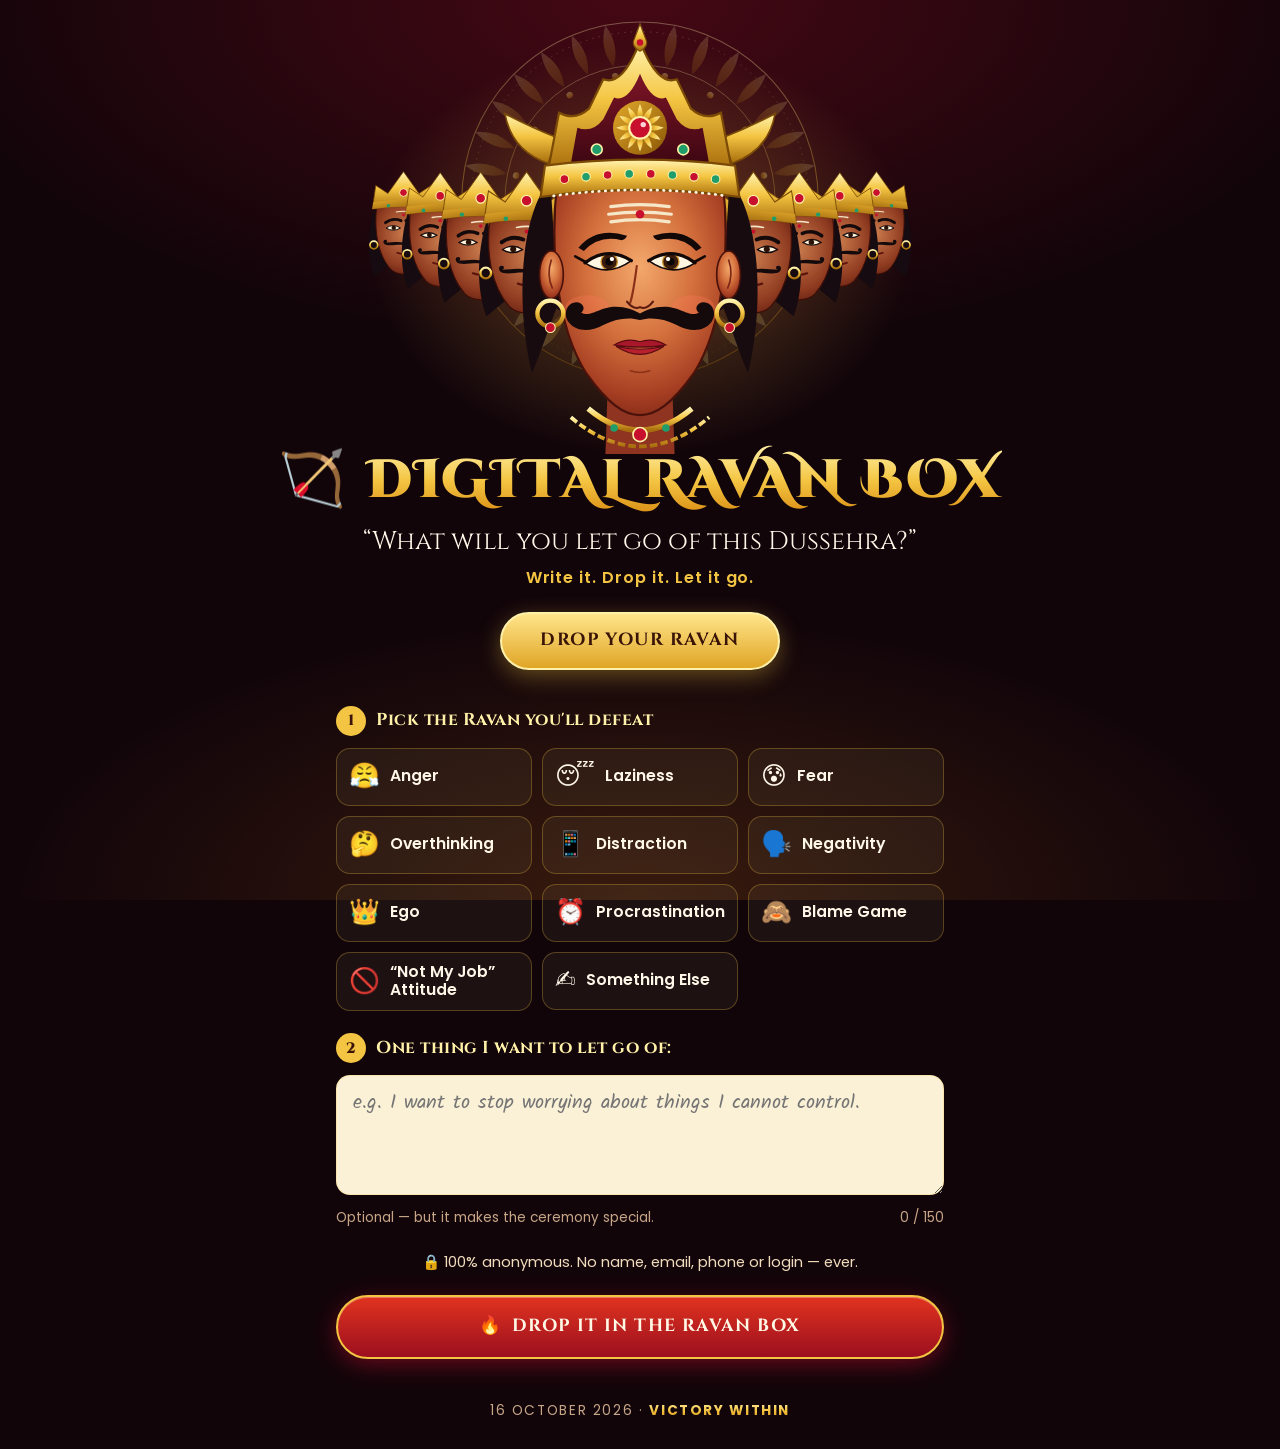
==== index.html @ fff0ef56 "inint" ====
<!doctype html>
<html lang="en">
<head>
  <meta charset="utf-8">
  <meta name="viewport" content="width=device-width, initial-scale=1, viewport-fit=cover">
  <meta name="theme-color" content="#12050a">
  <meta name="description" content="Write it. Drop it. Let it go. An anonymous digital Dussehra ritual.">
  <title>Digital Ravan Box</title>
  <link rel="icon" href="assets/favicon.svg" type="image/svg+xml">
  <link rel="preconnect" href="https://fonts.googleapis.com">
  <link rel="preconnect" href="https://fonts.gstatic.com" crossorigin>
  <link href="https://fonts.googleapis.com/css2?family=Cinzel+Decorative:wght@700;900&family=Cinzel:wght@600;700;800&family=Kalam:wght@400;700&family=Poppins:wght@400;500;600&display=swap" rel="stylesheet">
  <link rel="stylesheet" href="css/base.css">
  <link rel="stylesheet" href="css/employee.css">
</head>
<body class="employee">
  <canvas class="fire-canvas" id="fireCanvas" aria-hidden="true"></canvas>

  <header class="hero">
    <div class="hero-ravan ravan idle" id="heroRavan"></div>
    <h1 class="hero-title display"><span aria-hidden="true">🏹</span> <span class="gold-text">DIGITAL RAVAN BOX</span></h1>
    <p class="hero-sub">“What will you let go of this Dussehra?”</p>
    <p class="hero-tag">Write it. Drop it. Let it go.</p>
    <a class="btn btn-gold hero-cta" href="#drop" id="ctaBtn">Drop your Ravan</a>
  </header>

  <main id="drop" class="drop-section" tabindex="-1">
    <div class="sealed" id="sealedNotice" hidden>
      <p class="sealed-icon" aria-hidden="true">🔒</p>
      <h2>The Ravan Box is sealed</h2>
      <p>Submissions are closed. See you at the ceremony — let it all go on Dussehra.</p>
    </div>

    <form id="dropForm" class="drop-form" novalidate autocomplete="off">
      <fieldset class="cats">
        <legend><span class="step">1</span> Pick the Ravan you'll defeat</legend>
        <div class="cat-grid" id="catGrid"></div>
      </fieldset>

      <div class="msg-block">
        <label for="msg"><span class="step">2</span> One thing I want to let go of:</label>
        <textarea id="msg" name="message" rows="3" maxlength="150" placeholder="e.g. I want to stop worrying about things I cannot control."></textarea>
        <div class="msg-meta">
          <span id="msgHint">Optional — but it makes the ceremony special.</span>
          <span id="msgCount" aria-live="polite">0 / 150</span>
        </div>
      </div>

      <p class="anon-note"><span aria-hidden="true">🔒</span> 100% anonymous. No name, email, phone or login — ever.</p>

      <p class="form-error" id="formError" role="alert" hidden></p>
      <button type="submit" class="btn drop-btn" id="dropBtn"><span aria-hidden="true">🔥</span> Drop it in the Ravan Box</button>
    </form>
  </main>

  <footer class="site-foot">
    <p><span id="eventDate">16 OCTOBER 2026</span> · <strong class="gold-text">VICTORY WITHIN</strong></p>
  </footer>

  <!-- the drop moment: paper chit flies into Ravan's mouth -->
  <div class="drop-stage" id="dropStage" hidden>
    <div class="stage-ravan ravan" id="stageRavan"></div>
    <div class="stage-status" id="stageStatus" aria-live="polite">Folding your chit…</div>
    <div class="stage-done" id="stageDone" hidden>
      <h2 class="display"><span aria-hidden="true">🔥</span> <span class="gold-text">YOUR RAVAN IS IN THE BOX</span></h2>
      <p>“Let it go on Dussehra.”</p>
      <div class="stage-actions">
        <button type="button" class="btn btn-gold" id="doneBtn">Done</button>
        <button type="button" class="btn btn-ghost btn-sm" id="againBtn">Drop another</button>
      </div>
    </div>
  </div>

  <script src="js/config.js"></script>
  <script src="js/categories.js"></script>
  <script src="js/local-backend.js"></script>
  <script src="js/api.js"></script>
  <script src="js/ravan.js"></script>
  <script src="js/chit.js"></script>
  <script src="js/fire.js"></script>
  <script src="js/employee.js"></script>
</body>
</html>
---- css/base.css ----
/* ============================================================
   DIGITAL RAVAN BOX — shared tokens, typography, Ravan + chits
   ============================================================ */
:root {
  --bg: #12050a;
  --bg-2: #22070f;
  --bg-3: #3a0b17;
  --maroon: #6d0f22;
  --red: #c8102e;
  --saffron: #ff8a1f;
  --gold: #f4c542;
  --gold-light: #fff1a8;
  --gold-deep: #b07a12;
  --ink: #fff7e8;
  --ink-2: #f1dcbc;
  --muted: #c7a687;
  --paper-ink: #3b2414;
  --paper-accent: #8a1426;
  --line: rgba(244, 197, 66, 0.28);
  --card: rgba(255, 241, 168, 0.05);
  --danger: #ff6b5a;
  --ok: #7ad69a;
  --radius: 16px;
  --font-display: 'Cinzel Decorative', 'Cinzel', Georgia, serif;
  --font-head: 'Cinzel', Georgia, serif;
  --font-body: 'Poppins', system-ui, -apple-system, 'Segoe UI', Roboto, sans-serif;
  --font-hand: 'Kalam', 'Segoe Print', 'Bradley Hand', cursive;
  color-scheme: dark;
}

*, *::before, *::after { box-sizing: border-box; }
html { -webkit-text-size-adjust: 100%; }
body {
  margin: 0;
  min-height: 100vh;
  background: var(--bg);
  background-image:
    radial-gradient(ellipse 80% 55% at 50% 0%, rgba(200, 16, 46, 0.28), transparent 70%),
    radial-gradient(ellipse 70% 45% at 50% 100%, rgba(255, 138, 31, 0.16), transparent 70%);
  background-attachment: fixed;
  color: var(--ink);
  font-family: var(--font-body);
  line-height: 1.5;
  overflow-x: hidden;
}

h1, h2, h3 { font-family: var(--font-head); letter-spacing: 0.04em; line-height: 1.15; margin: 0; }
.display { font-family: var(--font-display); font-weight: 900; }
.gold-text {
  background: linear-gradient(180deg, var(--gold-light) 0%, var(--gold) 50%, #d98b12 100%);
  -webkit-background-clip: text; background-clip: text;
  color: transparent;
}
[hidden] { display: none !important; }
.sr-only { position: absolute; width: 1px; height: 1px; padding: 0; margin: -1px; overflow: hidden; clip: rect(0, 0, 0, 0); border: 0; }

:focus-visible { outline: 3px solid var(--gold-light); outline-offset: 3px; }

/* ---------- buttons ---------- */
.btn {
  -webkit-appearance: none; appearance: none;
  display: inline-flex; align-items: center; justify-content: center; gap: 0.5em;
  min-height: 52px; padding: 0.8em 1.6em;
  border: 2px solid var(--gold); border-radius: 999px;
  background: linear-gradient(180deg, #e0331f, #9c0f1f);
  color: #fff8e6; font: 700 1rem/1.1 var(--font-head); letter-spacing: 0.08em;
  text-transform: uppercase; text-decoration: none; cursor: pointer;
  box-shadow: 0 6px 22px rgba(200, 16, 46, 0.45), inset 0 1px 0 rgba(255, 255, 255, 0.3);
  transition: transform 0.15s ease, box-shadow 0.2s ease, filter 0.2s ease;
  touch-action: manipulation;
}
.btn:hover { transform: translateY(-2px); box-shadow: 0 10px 30px rgba(255, 138, 31, 0.5), inset 0 1px 0 rgba(255, 255, 255, 0.3); }
.btn:active { transform: translateY(1px); }
.btn:disabled { opacity: 0.55; cursor: not-allowed; transform: none; }
.btn-gold { background: linear-gradient(180deg, #ffe58a, #e0a526); color: #3a1406; border-color: #fff1a8; box-shadow: 0 6px 22px rgba(244, 197, 66, 0.35); }
.btn-ghost { background: transparent; color: var(--gold-light); border-color: var(--line); box-shadow: none; }
.btn-ghost:hover { border-color: var(--gold); box-shadow: none; background: rgba(244, 197, 66, 0.08); }
.btn-sm { min-height: 40px; padding: 0.5em 1.1em; font-size: 0.8rem; }
.btn-danger { background: transparent; border-color: rgba(255, 107, 90, 0.6); color: #ffb3a8; box-shadow: none; }
.btn-danger:hover { background: rgba(255, 107, 90, 0.12); box-shadow: none; }

/* ---------- Ravan ---------- */
.ravan { position: relative; }
.ravan-svg { display: block; width: 100%; height: 100%; overflow: visible; }
.ravan-svg .rv-mandala { transform-box: view-box; transform-origin: 500px 330px; animation: rv-spin 140s linear infinite; }
.ravan-svg .rv-crown { transform-box: view-box; transform-origin: 500px 320px; }
.ravan-svg .rv-brow { transition: transform 0.4s ease; }
.ravan-svg .rv-eyeglow { transition: opacity 0.5s ease; }
.ravan-svg .rv-sideheads { transform-box: view-box; transform-origin: 500px 460px; }
.ravan.idle .ravan-svg { animation: rv-breathe 5s ease-in-out infinite; transform-origin: 50% 70%; }
.ravan.idle .rv-sideheads { animation: rv-heads 7s ease-in-out infinite; }

.ravan.react { animation: rv-shake 0.7s cubic-bezier(.36,.07,.19,.97) 2; }
.ravan.react .rv-crown { animation: rv-crown 0.7s ease-in-out 2; }
.ravan.react .rv-brow, .ravan.glow .rv-brow { transform: translateY(-9px); }
.ravan.glow .rv-eyeglow { opacity: 0.85; }
.ravan.flash .rv-eyeglow { opacity: 1; }

@keyframes rv-spin { to { transform: rotate(360deg); } }
@keyframes rv-breathe { 0%, 100% { transform: scale(1); } 50% { transform: scale(1.012); } }
@keyframes rv-heads { 0%, 100% { transform: scaleX(1); } 50% { transform: scaleX(1.015); } }
@keyframes rv-shake {
  10%, 90% { transform: translate3d(-2px, 0, 0) rotate(-0.4deg); }
  20%, 80% { transform: translate3d(4px, 0, 0) rotate(0.5deg); }
  30%, 50%, 70% { transform: translate3d(-6px, 1px, 0) rotate(-0.8deg); }
  40%, 60% { transform: translate3d(6px, -1px, 0) rotate(0.8deg); }
}
@keyframes rv-crown { 0%, 100% { transform: rotate(0); } 30% { transform: rotate(-2.5deg) translateY(-6px); } 65% { transform: rotate(2deg) translateY(-3px); } }

/* ---------- paper chits ---------- */
.chit {
  -webkit-appearance: none; appearance: none;
  position: relative; display: block; margin: 0; padding: 0; border: 0; background: none;
  color: var(--paper-ink); font: inherit; text-align: center; cursor: default;
  filter: drop-shadow(0 7px 9px rgba(0, 0, 0, 0.5)) drop-shadow(0 1px 1px rgba(0, 0, 0, 0.35));
}
button.chit { cursor: pointer; }
.chit-paper {
  position: relative;
  display: flex; flex-direction: column; align-items: center; justify-content: center; gap: 0.35em;
  width: 100%; height: 100%;
  padding: 0.95em 1.05em 1.15em;
  background-color: #fbf1d6;
  background-image:
    radial-gradient(ellipse at 50% 45%, transparent 55%, rgba(140, 90, 30, 0.22) 100%),
    linear-gradient(90deg, transparent calc(var(--fold, 50%) - 2px), rgba(90, 60, 20, 0.08) var(--fold, 50%), rgba(255, 255, 255, 0.4) calc(var(--fold, 50%) + 1px), transparent calc(var(--fold, 50%) + 4px)),
    url("data:image/svg+xml;utf8,<svg xmlns='http://www.w3.org/2000/svg' width='160' height='160'><filter id='n'><feTurbulence type='fractalNoise' baseFrequency='0.9' numOctaves='3' stitchTiles='stitch'/><feColorMatrix values='0 0 0 0 0.45  0 0 0 0 0.3  0 0 0 0 0.12  0 0 0 0.22 0'/></filter><rect width='100%' height='100%' filter='url(%23n)'/></svg>");
  transform-origin: 50% 100%;
}
.chit-cat {
  display: flex; align-items: center; justify-content: center; gap: 0.35em; flex-wrap: wrap;
  font: 700 0.78em/1.15 var(--font-head); letter-spacing: 0.1em; text-transform: uppercase;
  color: var(--paper-accent);
  padding-bottom: 0.35em; border-bottom: 1.5px dashed rgba(138, 20, 38, 0.35);
}
.chit-emoji { font-size: 1.15em; letter-spacing: 0; }
.chit-msg { margin: 0; font-family: var(--font-hand); font-weight: 400; color: #2e1a0d; line-height: 1.22; overflow-wrap: anywhere; }
.chit-msg.len-s { font-size: 1.22em; }
.chit-msg.len-m { font-size: 1.08em; }
.chit-msg.len-l { font-size: 0.96em; }
.chit-msg.len-xl { font-size: 0.86em; }
.chit-msg-empty { opacity: 0.75; font-style: italic; }
.chit-burn { position: absolute; inset: 0; pointer-events: none; opacity: 0; }

/* fluttering before the burn */
.is-fluttering .chit-paper { animation: chit-flutter 0.32s ease-in-out infinite alternate; }
.is-fluttering .chit-slot:nth-child(3n) .chit-paper { animation-duration: 0.27s; }
.is-fluttering .chit-slot:nth-child(3n+1) .chit-paper { animation-duration: 0.37s; animation-delay: -0.1s; }
@keyframes chit-flutter { from { transform: rotate(-1.6deg) skewX(-1deg); } to { transform: rotate(1.6deg) skewX(1.2deg) translateY(-2px); } }

/* simultaneous burn — driven by --b (0 → 1) on the scope element */
.is-burning .chit-paper {
  --bb: calc((var(--b, 0) - var(--off, 0)) * 1.45);
  -webkit-mask-image: linear-gradient(to top, transparent calc(var(--bb) * 100% - 20%), #000 calc(var(--bb) * 100% - 4%));
  mask-image: linear-gradient(to top, transparent calc(var(--bb) * 100% - 20%), #000 calc(var(--bb) * 100% - 4%));
  filter: sepia(calc(var(--b, 0) * 0.9)) brightness(calc(1 - var(--b, 0) * 0.3));
  transform: perspective(500px) rotateX(calc(var(--b, 0) * 32deg)) rotateZ(calc(var(--b, 0) * -4deg)) scale(calc(1 - var(--b, 0) * 0.14));
  animation: none;
}
.is-burning .chit-burn {
  opacity: 1;
  background: linear-gradient(to top,
    rgba(26, 8, 2, 0.96) calc(var(--bb) * 100% - 5%),
    #ff6a00 calc(var(--bb) * 100% - 1%),
    rgba(255, 214, 110, 0.95) calc(var(--bb) * 100% + 1%),
    rgba(120, 52, 10, 0.5) calc(var(--bb) * 100% + 8%),
    rgba(120, 52, 10, 0) calc(var(--bb) * 100% + 28%));
}
.is-burning .chit-cat, .is-burning .chit-msg { opacity: calc(1 - var(--b, 0) * 1.4); }

@media (prefers-reduced-motion: reduce) {
  .ravan.idle .ravan-svg, .ravan.idle .rv-sideheads, .ravan-svg .rv-mandala { animation: none; }
  .ravan.react, .ravan.react .rv-crown { animation: none; }
  .is-fluttering .chit-paper { animation: none; }
}
---- css/employee.css ----
/* Employee submission page — mobile first */
.fire-canvas { position: fixed; inset: 0; pointer-events: none; z-index: 60; }

.hero {
  display: flex; flex-direction: column; align-items: center; text-align: center;
  padding: max(18px, env(safe-area-inset-top)) 16px 28px;
}
.hero-ravan { width: min(94vw, 540px); aspect-ratio: 1000 / 800; margin: 4px auto -6px; }
.hero-title { font-size: clamp(1.7rem, 8.4vw, 3.4rem); line-height: 1.05; margin-top: 4px; }
.hero-sub { font-family: var(--font-head); font-size: clamp(1.1rem, 5vw, 1.6rem); color: var(--ink); margin: 14px 0 4px; }
.hero-tag { color: var(--gold); font-weight: 600; letter-spacing: 0.06em; margin: 0 0 22px; }
.hero-cta { font-size: 1.1rem; min-height: 58px; padding-inline: 2.2em; }

.drop-section { max-width: 640px; margin: 0 auto; padding: 8px 16px 32px; outline: none; }
.drop-form { display: grid; gap: 22px; }

.cats { border: 0; margin: 0; padding: 0; min-width: 0; }
.cats legend, .msg-block label {
  display: flex; align-items: center; gap: 10px;
  font: 700 1.08rem/1.3 var(--font-head); letter-spacing: 0.03em; color: var(--gold-light);
  margin-bottom: 12px; padding: 0;
}
.step {
  display: inline-grid; place-items: center; flex: none;
  width: 30px; height: 30px; border-radius: 50%;
  background: var(--gold); color: #3a1406; font: 800 0.95rem/1 var(--font-head);
}
.cat-grid { display: grid; grid-template-columns: repeat(2, minmax(0, 1fr)); gap: 10px; }
.cat-opt { position: relative; }
.cat-opt input { position: absolute; opacity: 0; inset: 0; margin: 0; pointer-events: none; }
.cat-opt label {
  display: flex; align-items: center; gap: 10px;
  min-height: 58px; padding: 10px 12px;
  border: 1.5px solid var(--line); border-radius: 14px;
  background: var(--card);
  font-weight: 600; font-size: 0.98rem; line-height: 1.2; cursor: pointer;
  transition: border-color 0.15s, background 0.15s, transform 0.15s;
  -webkit-tap-highlight-color: transparent;
}
.cat-opt label .emo { font-size: 1.55rem; line-height: 1; flex: none; }
.cat-opt input:checked + label {
  border-color: var(--gold); background: linear-gradient(180deg, rgba(244, 197, 66, 0.22), rgba(200, 16, 46, 0.22));
  box-shadow: 0 0 0 1px var(--gold), 0 6px 18px rgba(244, 197, 66, 0.2);
}
.cat-opt input:focus-visible + label { outline: 3px solid var(--gold-light); outline-offset: 2px; }
.cat-opt.wide { grid-column: 1 / -1; }

.msg-block textarea {
  width: 100%; min-height: 120px; resize: vertical;
  padding: 14px 16px; border-radius: 14px;
  border: 1.5px solid var(--line);
  background: #fbf1d6; color: #2e1a0d;
  font: 400 1.25rem/1.35 var(--font-hand);
}
.msg-block textarea:focus { outline: 3px solid var(--gold); outline-offset: 1px; border-color: var(--gold); }
.msg-meta { display: flex; justify-content: space-between; gap: 12px; margin-top: 6px; font-size: 0.85rem; color: var(--muted); }
#msgCount { white-space: nowrap; }
#msgCount.near { color: var(--saffron); font-weight: 600; }

.anon-note { margin: 0; text-align: center; color: var(--ink-2); font-size: 0.92rem; }
.form-error { margin: 0; padding: 10px 14px; border-radius: 12px; background: rgba(255, 107, 90, 0.14); border: 1px solid rgba(255, 107, 90, 0.5); color: #ffd0c8; text-align: center; }
.drop-btn { width: 100%; min-height: 64px; font-size: 1.1rem; }

.sealed { text-align: center; padding: 28px 16px; border: 1px solid var(--line); border-radius: var(--radius); background: var(--card); }
.sealed-icon { font-size: 2.6rem; margin: 0; }
.sealed h2 { color: var(--gold-light); margin: 6px 0 8px; }
.sealed p { color: var(--ink-2); margin: 0; }

.site-foot { text-align: center; padding: 10px 16px max(28px, env(safe-area-inset-bottom)); color: var(--muted); font-size: 0.85rem; letter-spacing: 0.12em; }
.site-foot p { margin: 0; }

/* ---------- the drop stage ---------- */
.drop-stage {
  position: fixed; inset: 0; z-index: 50;
  display: flex; flex-direction: column; align-items: center; justify-content: flex-start;
  padding: max(28px, env(safe-area-inset-top)) 16px 24px;
  background: radial-gradient(ellipse at 50% 30%, #3a0b17 0%, #12050a 70%);
  text-align: center; overflow: hidden;
}
.drop-stage[hidden] { display: none; }
.stage-ravan { width: min(96vw, 620px); aspect-ratio: 1000 / 800; margin-top: 4vh; }
.stage-status { margin-top: 18px; color: var(--muted); font-size: 0.95rem; min-height: 1.5em; }
.stage-done { margin-top: 4px; animation: fade-up 0.7s ease both; }
.stage-done h2 { font-size: clamp(1.45rem, 6.5vw, 2.6rem); line-height: 1.15; }
.stage-done p { font-family: var(--font-head); font-size: 1.25rem; color: var(--ink); margin: 12px 0 22px; }
.stage-actions { display: flex; flex-direction: column; align-items: center; gap: 12px; }
.flying-chit { position: fixed; left: 0; top: 0; z-index: 55; width: min(70vw, 280px); font-size: 15px; will-change: transform, opacity; }
.flying-chit .chit-paper { min-height: 120px; }

@keyframes fade-up { from { opacity: 0; transform: translateY(14px); } to { opacity: 1; transform: none; } }

@media (min-width: 560px) {
  .cat-grid { grid-template-columns: repeat(3, minmax(0, 1fr)); }
  .cat-opt.wide { grid-column: auto; }
  .stage-actions { flex-direction: row; justify-content: center; }
}
@media (prefers-reduced-motion: reduce) {
  .stage-done { animation: none; }
  html { scroll-behavior: auto; }
}
html { scroll-behavior: smooth; }
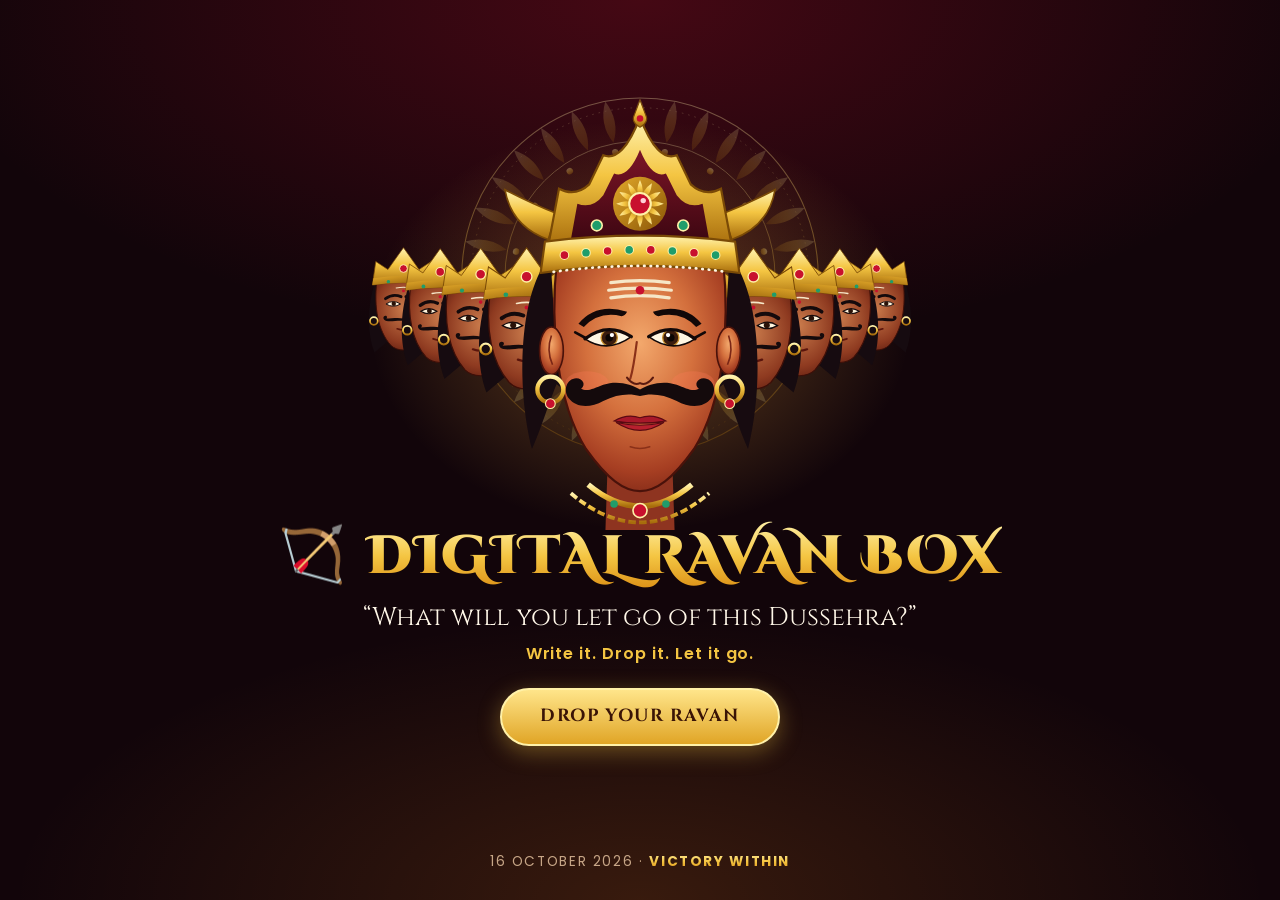
==== commit a252aa10: "seperate screen" ====
--- a/index.html
+++ b/index.html
@@ -16,20 +16,32 @@
 <body class="employee">
   <canvas class="fire-canvas" id="fireCanvas" aria-hidden="true"></canvas>
 
-  <header class="hero">
-    <div class="hero-ravan ravan idle" id="heroRavan"></div>
-    <h1 class="hero-title display"><span aria-hidden="true">🏹</span> <span class="gold-text">DIGITAL RAVAN BOX</span></h1>
-    <p class="hero-sub">“What will you let go of this Dussehra?”</p>
-    <p class="hero-tag">Write it. Drop it. Let it go.</p>
-    <a class="btn btn-gold hero-cta" href="#drop" id="ctaBtn">Drop your Ravan</a>
-  </header>
+  <!-- SCREEN 1 · welcome -->
+  <section class="screen screen-welcome" id="screenWelcome" aria-labelledby="welcomeTitle">
+    <div class="hero">
+      <div class="hero-ravan ravan idle" id="heroRavan"></div>
+      <h1 class="hero-title display" id="welcomeTitle"><span aria-hidden="true">🏹</span> <span class="gold-text">DIGITAL RAVAN BOX</span></h1>
+      <p class="hero-sub">“What will you let go of this Dussehra?”</p>
+      <p class="hero-tag">Write it. Drop it. Let it go.</p>
+      <button type="button" class="btn btn-gold hero-cta" id="ctaBtn">Drop your Ravan</button>
+      <div class="sealed" id="sealedNotice" hidden>
+        <p class="sealed-icon" aria-hidden="true">🔒</p>
+        <h2>The Ravan Box is sealed</h2>
+        <p>Submissions are closed. See you at the ceremony — let it all go on Dussehra.</p>
+      </div>
+    </div>
+    <footer class="site-foot">
+      <p><span id="eventDate">16 OCTOBER 2026</span> · <strong class="gold-text">VICTORY WITHIN</strong></p>
+    </footer>
+  </section>
 
-  <main id="drop" class="drop-section" tabindex="-1">
-    <div class="sealed" id="sealedNotice" hidden>
-      <p class="sealed-icon" aria-hidden="true">🔒</p>
-      <h2>The Ravan Box is sealed</h2>
-      <p>Submissions are closed. See you at the ceremony — let it all go on Dussehra.</p>
-    </div>
+  <!-- SCREEN 2 · pick your Ravan -->
+  <section class="screen screen-pick" id="screenPick" aria-labelledby="pickTitle" hidden>
+    <header class="pick-bar">
+      <button type="button" class="back-btn" id="backBtn" aria-label="Back to start">←</button>
+      <h1 class="pick-title display" id="pickTitle"><span class="gold-text">PICK YOUR RAVAN</span></h1>
+      <span class="pick-bar-spacer" aria-hidden="true"></span>
+    </header>
 
     <form id="dropForm" class="drop-form" novalidate autocomplete="off">
       <fieldset class="cats">
@@ -48,19 +60,17 @@
 
       <p class="anon-note"><span aria-hidden="true">🔒</span> 100% anonymous. No name, email, phone or login — ever.</p>
 
-      <p class="form-error" id="formError" role="alert" hidden></p>
-      <button type="submit" class="btn drop-btn" id="dropBtn"><span aria-hidden="true">🔥</span> Drop it in the Ravan Box</button>
+      <div class="drop-dock">
+        <p class="form-error" id="formError" role="alert" hidden></p>
+        <button type="submit" class="btn drop-btn" id="dropBtn"><span aria-hidden="true">🔥</span> Drop it in the Ravan Box</button>
+      </div>
     </form>
-  </main>
+  </section>
 
-  <footer class="site-foot">
-    <p><span id="eventDate">16 OCTOBER 2026</span> · <strong class="gold-text">VICTORY WITHIN</strong></p>
-  </footer>
-
-  <!-- the drop moment: paper chit flies into Ravan's mouth -->
-  <div class="drop-stage" id="dropStage" hidden>
+  <!-- SCREEN 3 · the drop: paper chit flies into Ravan's mouth -->
+  <section class="screen screen-drop drop-stage" id="dropStage" aria-live="polite" hidden>
     <div class="stage-ravan ravan" id="stageRavan"></div>
-    <div class="stage-status" id="stageStatus" aria-live="polite">Folding your chit…</div>
+    <div class="stage-status" id="stageStatus">Folding your chit…</div>
     <div class="stage-done" id="stageDone" hidden>
       <h2 class="display"><span aria-hidden="true">🔥</span> <span class="gold-text">YOUR RAVAN IS IN THE BOX</span></h2>
       <p>“Let it go on Dussehra.”</p>
@@ -69,7 +79,7 @@
         <button type="button" class="btn btn-ghost btn-sm" id="againBtn">Drop another</button>
       </div>
     </div>
-  </div>
+  </section>
 
   <script src="js/config.js"></script>
   <script src="js/categories.js"></script>
--- a/css/employee.css
+++ b/css/employee.css
@@ -1,18 +1,43 @@
 /* Employee submission page — mobile first */
 .fire-canvas { position: fixed; inset: 0; pointer-events: none; z-index: 60; }
 
+/* ---------- screens: one at a time ---------- */
+.screen { min-height: 100vh; min-height: 100svh; animation: screen-in 0.45s ease both; }
+@keyframes screen-in { from { opacity: 0; transform: translateY(16px); } to { opacity: 1; transform: none; } }
+
+/* SCREEN 1 · welcome */
+.screen-welcome { display: flex; flex-direction: column; }
 .hero {
-  display: flex; flex-direction: column; align-items: center; text-align: center;
-  padding: max(18px, env(safe-area-inset-top)) 16px 28px;
+  flex: 1; display: flex; flex-direction: column; align-items: center; justify-content: center; text-align: center;
+  padding: max(18px, env(safe-area-inset-top)) 16px 16px;
 }
-.hero-ravan { width: min(94vw, 540px); aspect-ratio: 1000 / 800; margin: 4px auto -6px; }
+.hero-ravan { width: min(94vw, 540px); width: min(94vw, 540px, 58svh * 1.25); aspect-ratio: 1000 / 800; margin: 0 auto -6px; }
 .hero-title { font-size: clamp(1.7rem, 8.4vw, 3.4rem); line-height: 1.05; margin-top: 4px; }
 .hero-sub { font-family: var(--font-head); font-size: clamp(1.1rem, 5vw, 1.6rem); color: var(--ink); margin: 14px 0 4px; }
 .hero-tag { color: var(--gold); font-weight: 600; letter-spacing: 0.06em; margin: 0 0 22px; }
 .hero-cta { font-size: 1.1rem; min-height: 58px; padding-inline: 2.2em; }
 
-.drop-section { max-width: 640px; margin: 0 auto; padding: 8px 16px 32px; outline: none; }
-.drop-form { display: grid; gap: 22px; }
+/* SCREEN 2 · pick your Ravan */
+.screen-pick { max-width: 640px; margin: 0 auto; padding: 0 16px; }
+.pick-bar {
+  position: sticky; top: 0; z-index: 5;
+  display: grid; grid-template-columns: 44px 1fr 44px; align-items: center; gap: 8px;
+  padding: max(10px, env(safe-area-inset-top)) 0 10px;
+  background: linear-gradient(180deg, var(--bg) 70%, rgba(18, 5, 10, 0));
+}
+.pick-title { text-align: center; font-size: clamp(1.15rem, 5.6vw, 1.7rem); }
+.back-btn {
+  width: 44px; height: 44px; border-radius: 50%;
+  border: 1.5px solid var(--line); background: var(--card); color: var(--gold-light);
+  font: 700 1.3rem/1 var(--font-body); cursor: pointer;
+}
+.back-btn:hover { border-color: var(--gold); }
+.drop-form { display: grid; gap: 22px; padding-top: 6px; }
+.drop-dock {
+  position: sticky; bottom: 0; z-index: 5; display: grid; gap: 10px;
+  margin: 0 -16px; padding: 14px 16px max(16px, env(safe-area-inset-bottom));
+  background: linear-gradient(0deg, var(--bg) 72%, rgba(18, 5, 10, 0));
+}
 
 .cats { border: 0; margin: 0; padding: 0; min-width: 0; }
 .cats legend, .msg-block label {
@@ -30,14 +55,14 @@
 .cat-opt input { position: absolute; opacity: 0; inset: 0; margin: 0; pointer-events: none; }
 .cat-opt label {
   display: flex; align-items: center; gap: 10px;
-  min-height: 58px; padding: 10px 12px;
+  min-height: 58px; padding: 10px 10px;
   border: 1.5px solid var(--line); border-radius: 14px;
   background: var(--card);
-  font-weight: 600; font-size: 0.98rem; line-height: 1.2; cursor: pointer;
+  font-weight: 600; font-size: 0.92rem; line-height: 1.2; cursor: pointer; min-width: 0; overflow-wrap: anywhere;
   transition: border-color 0.15s, background 0.15s, transform 0.15s;
   -webkit-tap-highlight-color: transparent;
 }
-.cat-opt label .emo { font-size: 1.55rem; line-height: 1; flex: none; }
+.cat-opt label .emo { font-size: 1.45rem; line-height: 1; flex: none; }
 .cat-opt input:checked + label {
   border-color: var(--gold); background: linear-gradient(180deg, rgba(244, 197, 66, 0.22), rgba(200, 16, 46, 0.22));
   box-shadow: 0 0 0 1px var(--gold), 0 6px 18px rgba(244, 197, 66, 0.2);
@@ -61,7 +86,7 @@
 .form-error { margin: 0; padding: 10px 14px; border-radius: 12px; background: rgba(255, 107, 90, 0.14); border: 1px solid rgba(255, 107, 90, 0.5); color: #ffd0c8; text-align: center; }
 .drop-btn { width: 100%; min-height: 64px; font-size: 1.1rem; }
 
-.sealed { text-align: center; padding: 28px 16px; border: 1px solid var(--line); border-radius: var(--radius); background: var(--card); }
+.sealed { text-align: center; padding: 22px 16px; margin-top: 8px; max-width: 420px; border: 1px solid var(--line); border-radius: var(--radius); background: var(--card); }
 .sealed-icon { font-size: 2.6rem; margin: 0; }
 .sealed h2 { color: var(--gold-light); margin: 6px 0 8px; }
 .sealed p { color: var(--ink-2); margin: 0; }
@@ -69,16 +94,15 @@
 .site-foot { text-align: center; padding: 10px 16px max(28px, env(safe-area-inset-bottom)); color: var(--muted); font-size: 0.85rem; letter-spacing: 0.12em; }
 .site-foot p { margin: 0; }
 
-/* ---------- the drop stage ---------- */
+/* SCREEN 3 · the drop */
 .drop-stage {
-  position: fixed; inset: 0; z-index: 50;
+  position: fixed; inset: 0; z-index: 50; min-height: 0;
   display: flex; flex-direction: column; align-items: center; justify-content: flex-start;
   padding: max(28px, env(safe-area-inset-top)) 16px 24px;
   background: radial-gradient(ellipse at 50% 30%, #3a0b17 0%, #12050a 70%);
   text-align: center; overflow: hidden;
 }
-.drop-stage[hidden] { display: none; }
-.stage-ravan { width: min(96vw, 620px); aspect-ratio: 1000 / 800; margin-top: 4vh; }
+.stage-ravan { width: min(96vw, 620px); width: min(96vw, 620px, 55svh * 1.25); aspect-ratio: 1000 / 800; margin-top: 4vh; }
 .stage-status { margin-top: 18px; color: var(--muted); font-size: 0.95rem; min-height: 1.5em; }
 .stage-done { margin-top: 4px; animation: fade-up 0.7s ease both; }
 .stage-done h2 { font-size: clamp(1.45rem, 6.5vw, 2.6rem); line-height: 1.15; }
@@ -95,7 +119,6 @@
   .stage-actions { flex-direction: row; justify-content: center; }
 }
 @media (prefers-reduced-motion: reduce) {
-  .stage-done { animation: none; }
-  html { scroll-behavior: auto; }
+  .stage-done, .screen { animation: none; }
 }
-html { scroll-behavior: smooth; }
+.pick-title:focus, .stage-status:focus { outline: none; }
